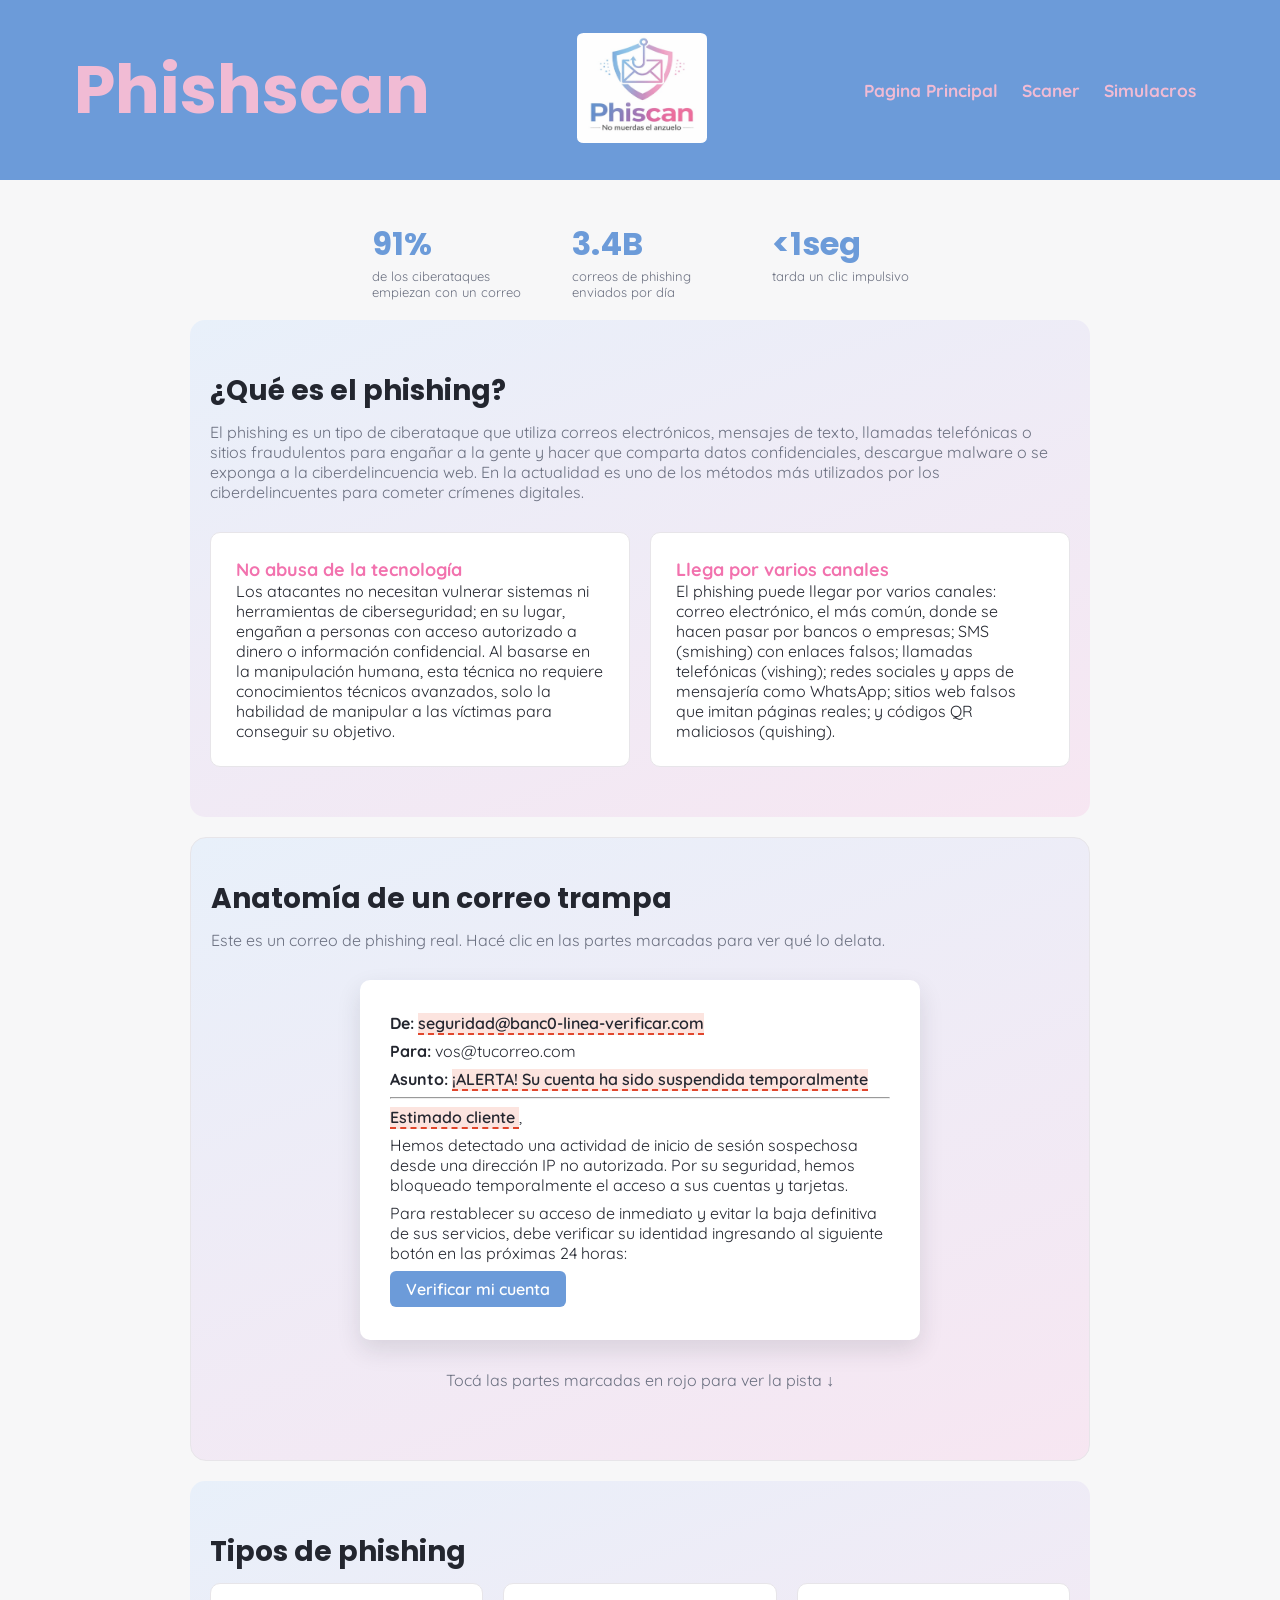
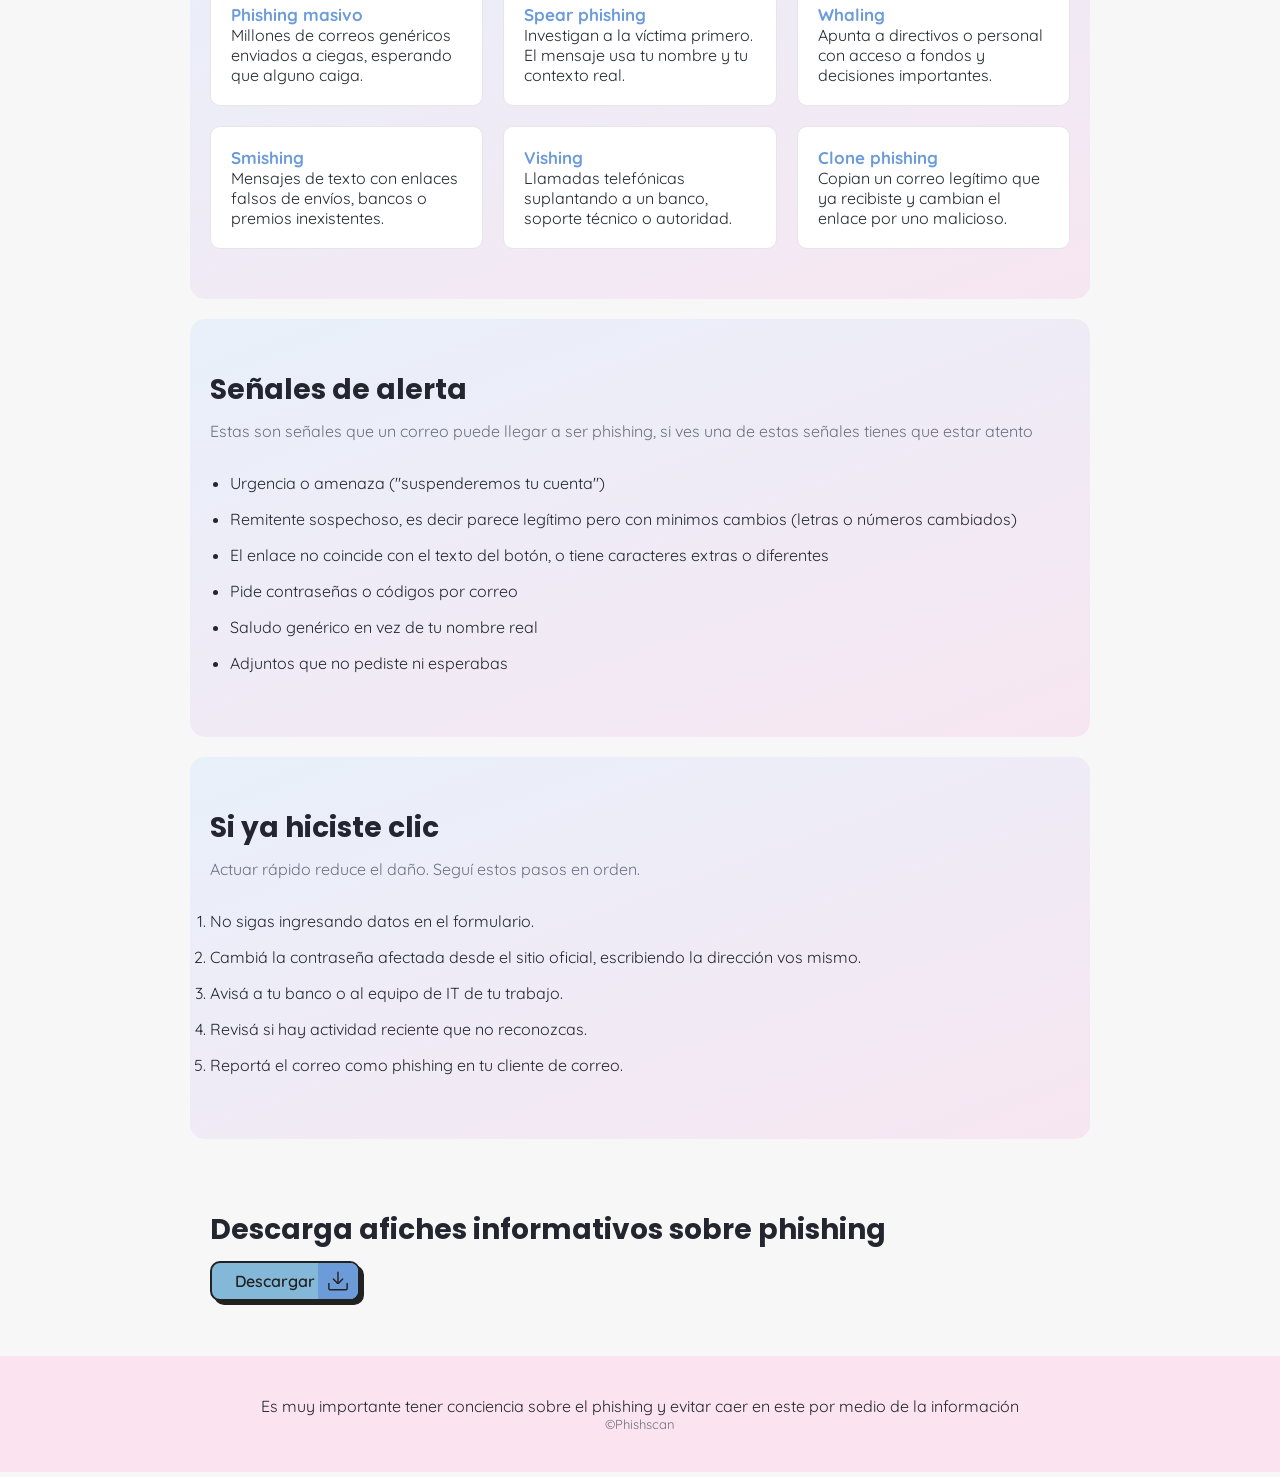
==== index.html @ 1be1cf64 "subir repo" ====
<!DOCTYPE html>
<html lang="es">

<head>
    <meta charset="UTF-8">
    <meta name="viewport" content="width=device-width, initial-scale=1.0">
    <link rel="icon" href="imagenes/logo.jpeg" type="image/jpeg">
    <title>Phishscan</title>

    <link rel="stylesheet" href="CSS/index.css">
</head>

<body>
    <header>
        <div>
            <h1>Phishscan</h1>
        </div>
        <div>
            <img id="logo_header" src="imagenes/logo.jpeg">
        </div>
        <div>
            <a href="index.html">Pagina Principal</a>
            <a href="HTML/scaner.html">Scaner</a>
            <a href="HTML/simulacros.html">Simulacros</a>
        </div>

    </header>

    <div class="conteEstadisticas">
        <div class="estadistica">
            <span class="numEstadistica">91%</span>
            <span class="textEstadistica">de los ciberataques empiezan con un correo</span>
        </div>

        <div class="estadistica">
            <span class="numEstadistica">3.4B</span>
            <span class="textEstadistica">correos de phishing enviados por día</span>
        </div>

        <div class="estadistica">
            <span class="numEstadistica">
                <1seg </span>
                    <span class="textEstadistica">tarda un clic impulsivo</span>
        </div>
    </div>

    <div class="seccion" id="quees">
        <h2>¿Qué es el phishing?</h2>
        <p>
            El phishing es un tipo de ciberataque que utiliza correos electrónicos, mensajes de texto, llamadas
            telefónicas o sitios fraudulentos para engañar a la gente y hacer que comparta datos confidenciales,
            descargue malware o se exponga a la ciberdelincuencia web. En la actualidad es uno de los métodos más
            utilizados por los ciberdelincuentes para cometer crímenes digitales.
        </p>

        <div class="contenedor-cajas">
            <div class="caja">
                <h3>No abusa de la tecnología</h3>
                <p>Los atacantes no necesitan vulnerar sistemas ni herramientas de ciberseguridad; en su lugar, engañan
                    a personas con acceso autorizado a dinero o información confidencial. Al basarse en la manipulación
                    humana, esta técnica no requiere conocimientos técnicos avanzados, solo la habilidad de manipular a
                    las víctimas para conseguir su objetivo.</p>
            </div>

            <div class="caja">
                <h3>Llega por varios canales</h3>
                <p>El phishing puede llegar por varios canales: correo electrónico, el más común, donde se hacen pasar
                    por bancos o empresas; SMS (smishing) con enlaces falsos; llamadas telefónicas (vishing); redes
                    sociales y apps de mensajería como WhatsApp; sitios web falsos que imitan páginas reales; y códigos
                    QR maliciosos (quishing).
                </p>
            </div>
        </div>
    </div>

    <div class="seccion" id="anatomia">
        <h2>Anatomía de un correo trampa</h2>
        <p>Este es un correo de phishing real. Hacé clic en las partes marcadas para ver qué lo delata.</p>

        <div class="tablero">
            <div class="correo">
                <p><strong>De:</strong> <span class="marca" data-numero="1"
                        onclick="mostrarPista(this)">seguridad@banc0-linea-verificar.com
                        <span class="tip">Dominio Falso podemos ver que el dominio del correo es muy básico, al igual
                            que la palabra banco esta mal escrita y tiene un 0 en vez de una "o", lo cual nos puede
                            indicar que es phishing</span>
                    </span></p>

                <p><strong>Para:</strong> vos@tucorreo.com</p>

                <p><strong>Asunto:</strong> <span class="marca" data-numero="2" onclick="mostrarPista(this)">¡ALERTA! Su
                        cuenta ha sido suspendida temporalmente
                        <span class="tip">Urgencia artificial. Te empuja a actuar rápido para que no verifiques nada
                            antes de hacer clic.</span>
                    </span></p>

                <hr>

                <p><span class="marca" data-numero="3" onclick="mostrarPista(this)">Estimado cliente
                        <span class="tip">Saludo genérico. Una empresa que ya tiene tus datos te llamaría por tu nombre
                            real.</span>
                    </span>,</p>

                <p>Hemos detectado una actividad de inicio de sesión sospechosa desde una dirección IP no autorizada.
                    Por su seguridad, hemos bloqueado temporalmente el acceso a sus cuentas y tarjetas.

                <p>
                <p> Para restablecer su acceso de inmediato y evitar la baja definitiva de sus servicios, debe verificar
                    su identidad ingresando al siguiente botón en las próximas 24 horas:</p>
                <span class="marca" data-numero="4" onclick="mostrarPista(this)">
                    <a href="#" class="boton-correo" onclick="return false;">Verificar mi cuenta</a>
                    <span class="tip">Enlace disfrazado. El botón parece oficial, pero la URL real apunta a otro
                        sitio.</span>
                </span></p>
            </div>
        </div>

        <p class="ayuda-tablero">Tocá las partes marcadas en rojo para ver la pista &darr;</p>
    </div>
    <div class="seccion" id="tipos">
        <h2>Tipos de phishing</h2>

        <div class="contenedor-tipos">
            <div class="tarjeta-tipo">
                <h3>Phishing masivo</h3>
                <p>Millones de correos genéricos enviados a ciegas, esperando que alguno caiga.</p>
            </div>

            <div class="tarjeta-tipo">
                <h3>Spear phishing</h3>
                <p>Investigan a la víctima primero. El mensaje usa tu nombre y tu contexto real.</p>
            </div>

            <div class="tarjeta-tipo">
                <h3>Whaling</h3>
                <p>Apunta a directivos o personal con acceso a fondos y decisiones importantes.</p>
            </div>

            <div class="tarjeta-tipo">
                <h3>Smishing</h3>
                <p>Mensajes de texto con enlaces falsos de envíos, bancos o premios inexistentes.</p>
            </div>

            <div class="tarjeta-tipo">
                <h3>Vishing</h3>
                <p>Llamadas telefónicas suplantando a un banco, soporte técnico o autoridad.</p>
            </div>

            <div class="tarjeta-tipo">
                <h3>Clone phishing</h3>
                <p>Copian un correo legítimo que ya recibiste y cambian el enlace por uno malicioso.</p>
            </div>
        </div>
    </div>

    <div class="seccion" id="señales">
        <h2>Señales de alerta</h2>
        <p>Estas son señales que un correo puede llegar a ser phishing, si ves una de estas señales tienes que estar atento</p>

        <ul class="lista-senales">
            <li>Urgencia o amenaza ("suspenderemos tu cuenta")</li>
            <li>Remitente sospechoso, es decir parece legítimo pero con minimos cambios (letras o números cambiados)</li>
            <li>El enlace no coincide con el texto del botón, o tiene caracteres extras o diferentes</li>
            <li>Pide contraseñas o códigos por correo</li>
            <li>Saludo genérico en vez de tu nombre real</li>
            <li>Adjuntos que no pediste ni esperabas</li>
        </ul>
    </div>

    <div class="seccion" id="respuesta">
        <h2>Si ya hiciste clic</h2>
        <p>Actuar rápido reduce el daño. Seguí estos pasos en orden.</p>

        <ol class="lista-pasos">
            <li>No sigas ingresando datos en el formulario.</li>
            <li>Cambiá la contraseña afectada desde el sitio oficial, escribiendo la dirección vos mismo.</li>
            <li>Avisá a tu banco o al equipo de IT de tu trabajo.</li>
            <li>Revisá si hay actividad reciente que no reconozcas.</li>
            <li>Reportá el correo como phishing en tu cliente de correo.</li>
        </ol>
    </div>
    <div class="seccion" id="afiches">
        <h3 id="tituloBtn">Descarga afiches informativos sobre phishing</h3>
        <a href="./Afiches/Afiches.pdf" download="afiche-phishing.pdf" class="button">

            <span class="button__text">Descargar</span>

            <span class="button__icon">
                <svg class="svg" viewBox="0 0 35 35" xmlns="http://www.w3.org/2000/svg">
                    <path
                        d="M17.5,22.131a1.249,1.249,0,0,1-1.25-1.25V2.187a1.25,1.25,0,0,1,2.5,0V20.881A1.25,1.25,0,0,1,17.5,22.131Z" />
                    <path
                        d="M17.5,22.693a3.189,3.189,0,0,1-2.262-.936L8.487,15.006a1.249,1.249,0,0,1,1.767-1.767l6.751,6.751a.7.7,0,0,0,.99,0l6.751-6.751a1.25,1.25,0,0,1,1.768,1.767l-6.752,6.751A3.191,3.191,0,0,1,17.5,22.693Z" />
                    <path
                        d="M31.436,34.063H3.564A3.318,3.318,0,0,1,.25,30.749V22.011a1.25,1.25,0,0,1,2.5,0v8.738a.815.815,0,0,0,.814.814H31.436a.815.815,0,0,0,.814-.814V22.011a1.25,1.25,0,1,1,2.5,0v8.738A3.318,3.318,0,0,1,31.436,34.063Z" />
                </svg>
            </span>
        </a>
    </div>

    <footer class="pie">
        <p>Es muy importante tener conciencia sobre el phishing y evitar caer en este por medio de la información
        </p>
        <p id="copywright">©Phishscan</p>
    </footer>

    <script src="js/script.js"></script>
</body>

</html>
---- CSS/index.css ----
@import url('https://fonts.googleapis.com/css2?family=Story+Script&display=swap');
    @import url('https://fonts.googleapis.com/css2?family=Rouge+Script&display=swap');
    @import url('https://fonts.googleapis.com/css2?family=Quicksand:wght@300..700&family=Rouge+Script&display=swap');
    @import url('https://fonts.googleapis.com/css2?family=Playfair+Display:ital,wght@0,400..900;1,400..900&display=swap');
    @import url('https://fonts.googleapis.com/css2?family=Poppins:wght@400;600;700&family=Quicksand:wght@400;500;600&display=swap');

* {
    box-sizing: border-box;
    margin: 0;
    padding: 0;
}

header {
    width: 100%;
    height: 20vh;
    background-color: #6c9bd9;
    display: flex;
    justify-content: space-around;
    align-items: center;
}

header img {
    width: 130px;
    height: 110px;
    border-radius: 5%;
}

header h1 {
    font-size: 50pt;
    font-family: "Poppins", sans-serif;
    ;
    color: #f1bbd4;
}

header a {
    text-decoration: none;
    color: #f1bbd4;
    font-family: "Quicksand", sans-serif;
    margin: 10px;
    font-weight: bold;
    font-size: 13pt;
}

header a:hover {
    color: #f272ae;
}

body {
    margin: 0;
    padding: 0;
    font-family: "Quicksand", sans-serif;
    background-color: #F7F7F8;
    color: #23262F;
}

.conteEstadisticas {
    display: flex;
    justify-content: center;
    gap: 40px;
    flex-wrap: wrap;
    margin-top: 40px;
}

.estadistica {
    display: flex;
    flex-direction: column;
    max-width: 160px;
}

.numEstadistica {
    font-family: "Poppins", sans-serif;
    font-size: 32px;
    font-weight: 700;
    color: #6C9BD9;
}

.textEstadistica {
    font-size: 13px;
    color: #6B7080;
}

#quees {
    background: linear-gradient(160deg, #E8F0FA, #FBE3EF 130%);
    margin: 20px auto;
    border-radius: 15px;
}

.seccion {
    max-width: 900px;
    margin: 0 auto;
    padding: 50px 20px;
}

.seccion h2 {
    font-family: "Poppins", sans-serif;
    font-size: 28px;
    color: #23262F;
    margin-bottom: 10px;
}

.seccion>p {
    color: #6B7080;
    font-size: 16px;
    margin-bottom: 30px;
}

.contenedor-cajas {
    display: flex;
    gap: 20px;
    flex-wrap: wrap;
}

.caja {
    flex: 1;
    min-width: 250px;
    background-color: #FFFFFF;
    border: 1px solid #E7E5E9;
    border-radius: 10px;
    padding: 25px;
}

.caja h3 {
    color: #F272AE;
    font-size: 18px;
    margin-top: 0;
}

#anatomia {
    background: linear-gradient(160deg, #E8F0FA, #FBE3EF 130%);
    border: 1px solid #E7E5E9;
    border-radius: 16px;
    padding: 40px 20px;
}

.correo {
    position: relative;
    background-color: #FFFFFF;
    border-radius: 10px;
    padding: 25px 30px;
    max-width: 560px;
    margin: 0 auto;
    box-shadow: 0 10px 25px rgba(35, 38, 47, 0.12);
}

.correo p {
    margin: 8px 0;
}

.boton-correo {
    display: inline-block;
    background-color: #6C9BD9;
    color: #FFFFFF;
    text-decoration: none;
    padding: 8px 16px;
    border-radius: 6px;
    font-weight: 600;
}


.marca {
    position: relative;
    background-color: #FCE4DF;
    border-bottom: 2px dashed #E1462C;
    cursor: pointer;
    font-weight: 600;
}

.tip {
    display: none;
    position: absolute;
    top: 100%;
    left: 0;
    margin-top: 10px;
    width: 240px;
    background-color: #f2accd;
    color: #f5f5f5;
    font-size: 13px;
    font-weight: normal;
    line-height: 1.4;
    padding: 12px 14px;
    border-radius: 8px;
    border: 1px solid #f272ae;
    z-index: 5;
}

.marca.activa .tip {
    display: block;
}

.ayuda-tablero {
    text-align: center;
    font-size: 13px;
    color: #6B7080;
    margin-top: 30px;
    margin-bottom: 0;
}

#señales {
    background: linear-gradient(160deg, #E8F0FA, #FBE3EF 130%);
    margin: 20px auto;
    border-radius: 15px;
}

.lista-senales {
    padding-left: 20px;
    margin-top: 20px;
}

li {
    padding-left: px;
}

#tipos {
    background: linear-gradient(160deg, #E8F0FA, #FBE3EF 130%);
    margin: 20px auto;
    border-radius: 15px;
}

.contenedor-tipos {
    display: flex;
    flex-wrap: wrap;
    gap: 20px;
}

#respuesta {
    background: linear-gradient(160deg, #E8F0FA, #FBE3EF 130%);
    margin: 20px auto;
    border-radius: 15px;
}

.tarjeta-tipo {
    flex: 1;
    min-width: 220px;
    background-color: #FFFFFF;
    border: 1px solid #E7E5E9;
    border-radius: 10px;
    padding: 20px;
}

.tarjeta-tipo h3 {
    color: #6C9BD9;
    font-size: 17px;
    margin-top: 0;
}

/* Listas */
.lista-senales li,
.lista-pasos li {
    font-size: 16px;
    margin-bottom: 12px;
    line-height: 1.5;
}

#tituloBtn{
    margin-bottom: 30px;
    font-family: "Poppins", sans-serif;
    font-size: 28px;
    color: #23262F;
    margin-bottom: 10px;
}

/* From Uiverse.io by andrew-demchenk0 */ 
/* From Uiverse.io by andrew-demchenk0 */
.button {
  --main-focus: #2d8cf0;
  --font-color: #222;
  --bg-color-sub: #6c9bd9;
  --bg-color: #84b8d9;
  --main-color: #222;

  position: relative;
  width: 150px;
  height: 40px;
  cursor: pointer;

  display: inline-flex;
  align-items: center;
  justify-content: flex-start;

  border: 2px solid var(--main-color);
  box-shadow: 4px 4px var(--main-color);
  background-color: var(--bg-color);
  border-radius: 10px;
  overflow: hidden;

  text-decoration: none;   /* NUEVO */
  color: inherit;          /* NUEVO */
}

.button,
.button__icon,
.button__text {
  transition: all 0.3s;
}

.button .button__text {
  width: 100%;
  text-align: center;
  color: var(--font-color);
  font-weight: 600;
  transform: translateX(-10px);
}

.button .button__icon {
  position: absolute;
  right: 0;                /* CAMBIADO */
  top: 0;                  /* NUEVO */
  width: 40px;
  height: 100%;
  background-color: var(--bg-color-sub);
  display: flex;
  align-items: center;
  justify-content: center;
}

.button .svg {
  width: 20px;
  fill: var(--main-color);
}

.button:hover {
  background: var(--bg-color);
}

.button:hover .button__text {
  color: transparent;
}

.button:hover .button__icon {
  width: 100%;
}

.button:hover .svg {
  transform: scale(1.2);
}

.button:active {
  transform: translate(3px, 3px);
  box-shadow: 0 0 var(--main-color);
}
/* Footer */
.pie {
    background-color: #FBE3EF;
    text-align: center;
    padding: 40px 20px;
    color: #23262F;
    margin: 5px 0;
}


#copywright {
    font-size: 13px;
    color: #6B7080;
}

/* Tablet */
@media screen and (max-width: 768px) {

    .contenedor-cajas,
    .contenedor-tipos {
        flex-direction: column;
    }
}

/* Mobile */
@media screen and (max-width: 480px) {
    header h1 {
        font-size: 28px;
    }

    .seccion h2 {
        font-size: 22px;
    }

    .correo {
        padding: 20px;
    }
}
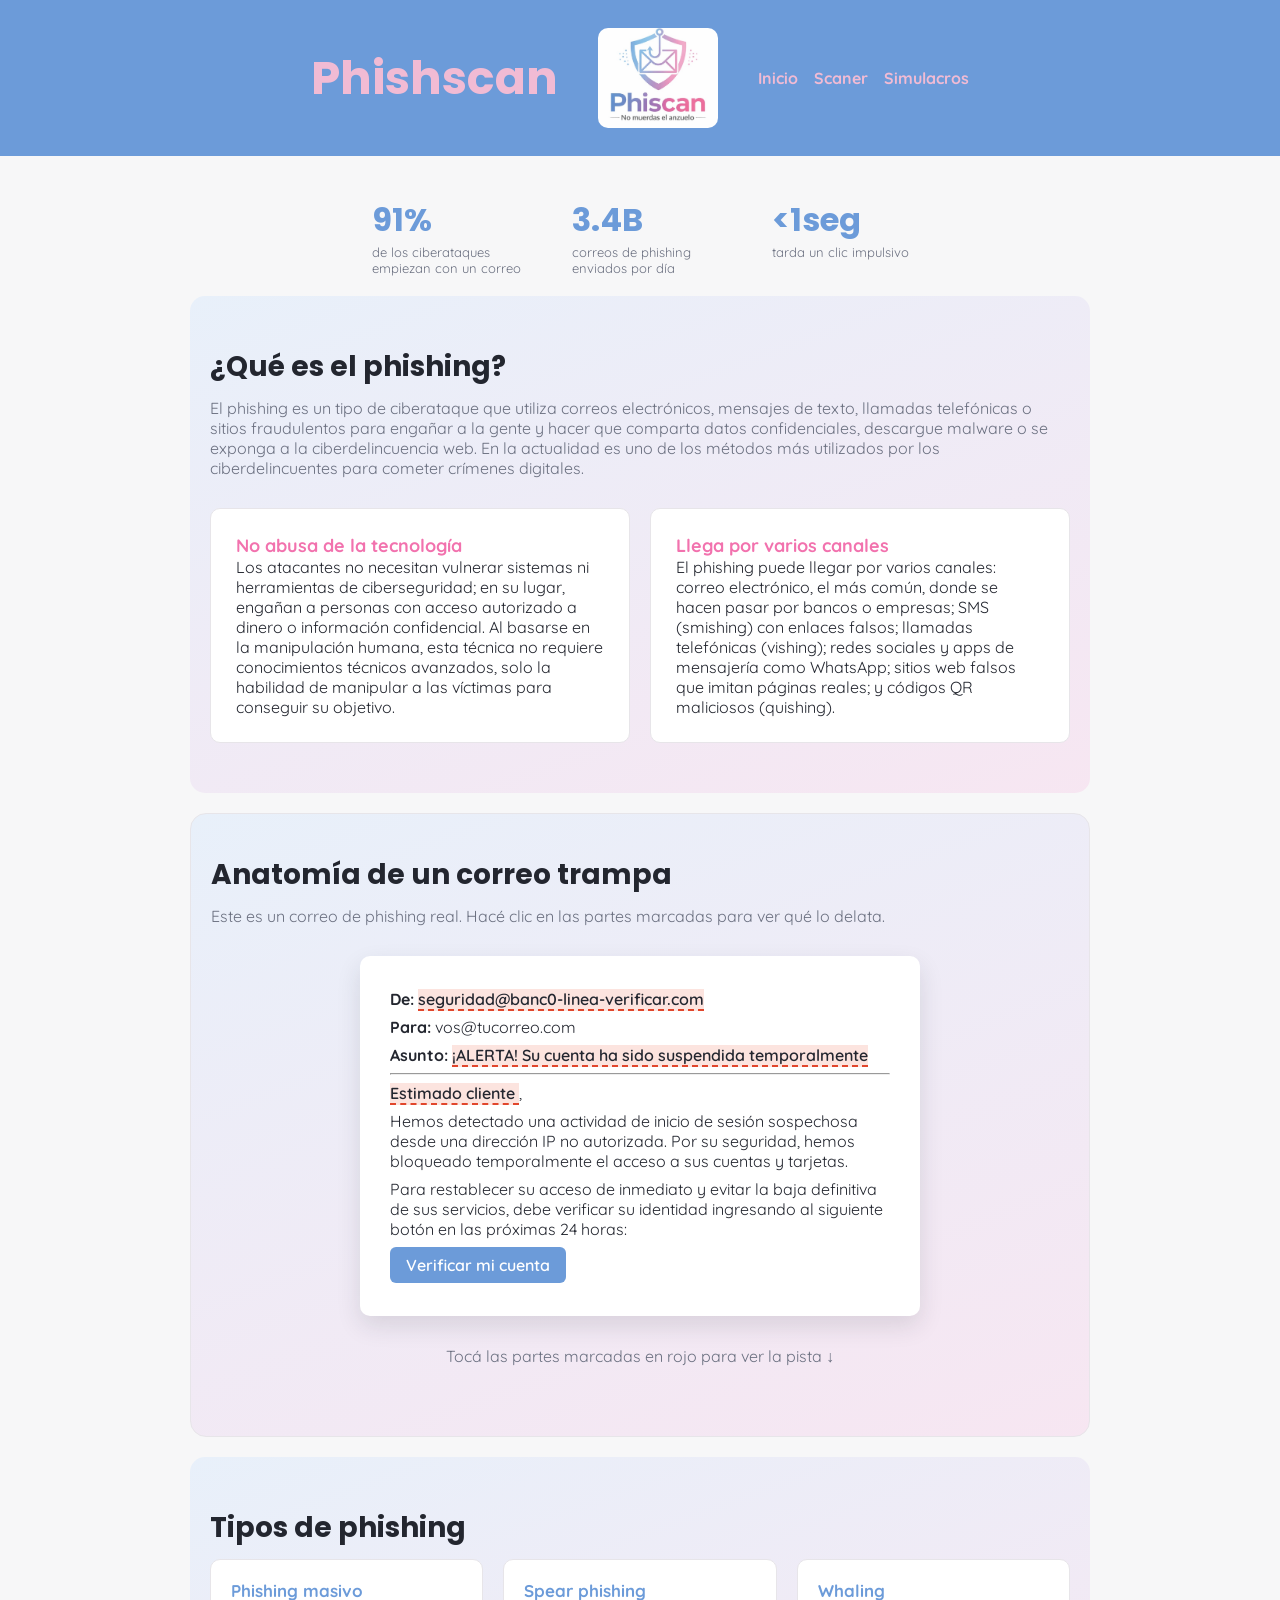
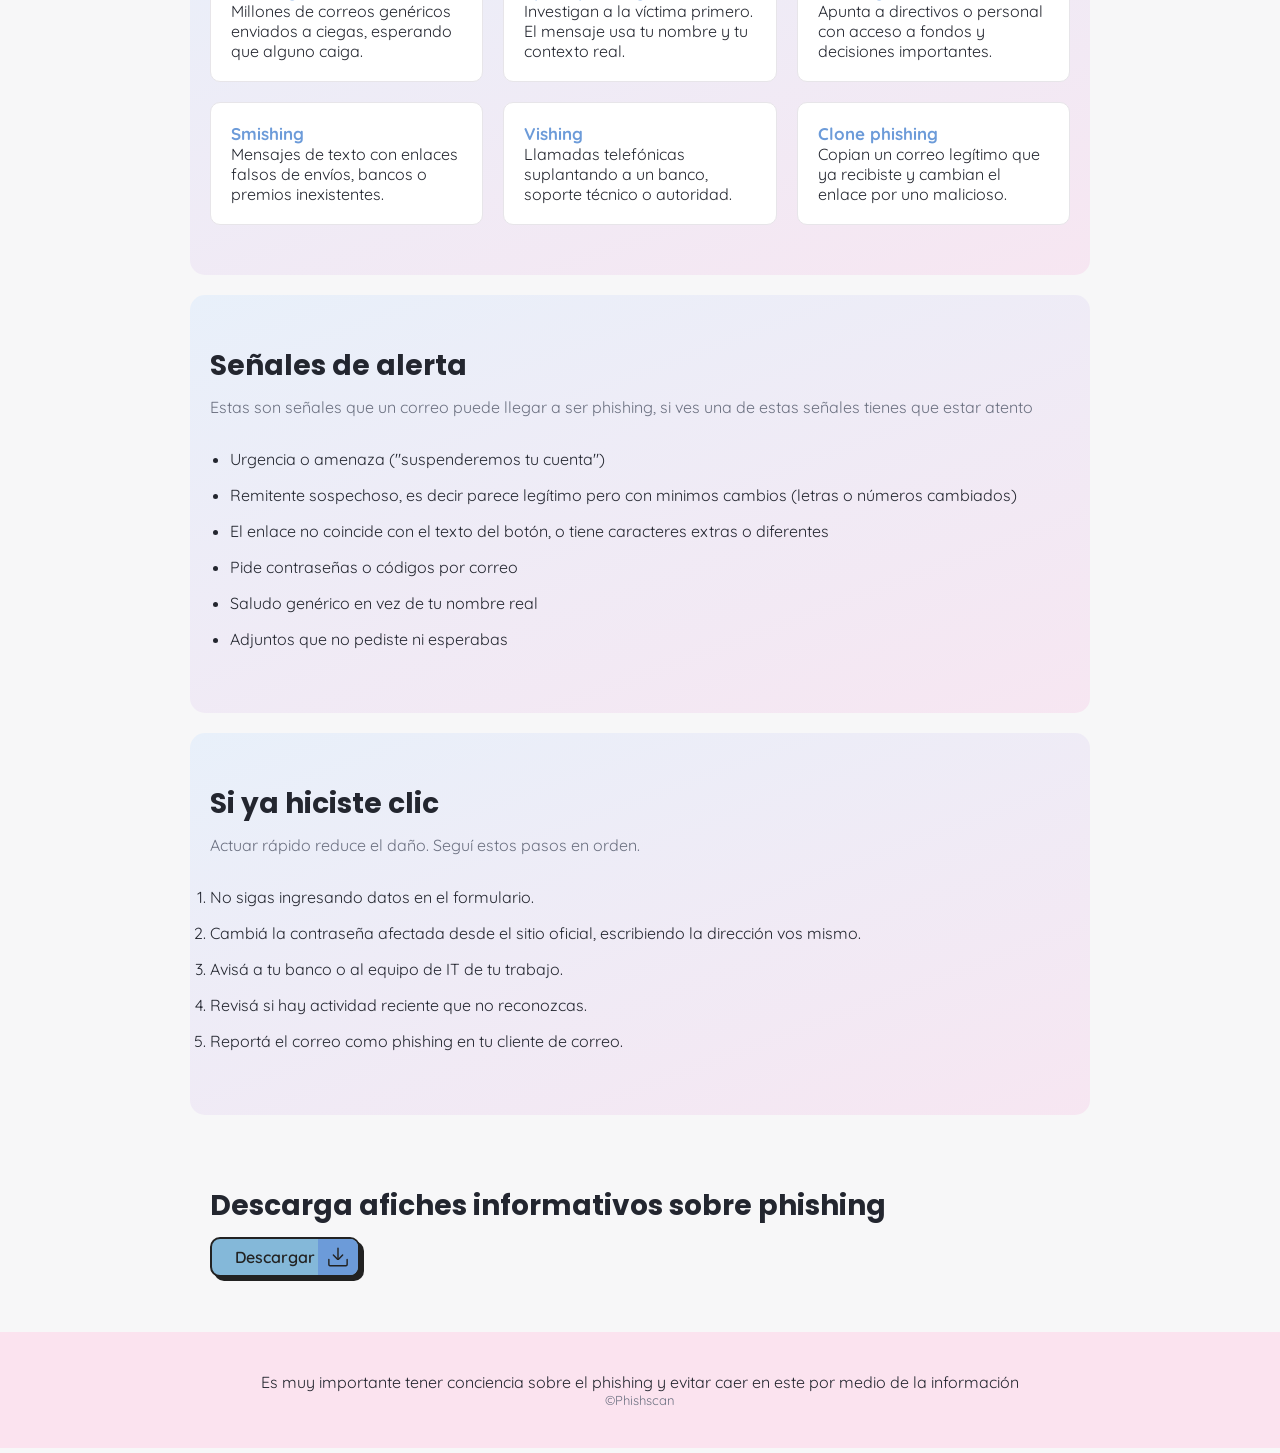
==== commit 7d5f2629: "responisve" ====
--- a/index.html
+++ b/index.html
@@ -19,7 +19,7 @@
             <img id="logo_header" src="imagenes/logo.jpeg">
         </div>
         <div>
-            <a href="index.html">Pagina Principal</a>
+            <a href="index.html">Inicio</a>
             <a href="HTML/scaner.html">Scaner</a>
             <a href="HTML/simulacros.html">Simulacros</a>
         </div>
--- a/CSS/index.css
+++ b/CSS/index.css
@@ -10,39 +10,104 @@
     padding: 0;
 }
 
+html {
+    overflow-x: hidden;
+}
+
 header {
     width: 100%;
-    height: 20vh;
     background-color: #6c9bd9;
     display: flex;
-    justify-content: space-around;
+    flex-wrap: wrap;
+    justify-content: center;
     align-items: center;
+    gap: 10px 28px;
+    padding: 18px 20px;
+    text-align: center;
+}
+
+header > div {
+    display: flex;
+    align-items: center;
+    justify-content: center;
+}
+
+header > div:last-child {
+    flex-wrap: wrap;
+    gap: 6px 16px;
 }
 
 header img {
-    width: 130px;
-    height: 110px;
-    border-radius: 5%;
+    width: 90px;
+    height: 76px;
+    border-radius: 10px;
+    object-fit: cover;
 }
 
 header h1 {
-    font-size: 50pt;
+    font-size: 34px;
     font-family: "Poppins", sans-serif;
-    ;
     color: #f1bbd4;
+    margin: 0;
 }
 
 header a {
     text-decoration: none;
     color: #f1bbd4;
     font-family: "Quicksand", sans-serif;
-    margin: 10px;
+    margin: 0;
     font-weight: bold;
-    font-size: 13pt;
+    font-size: 14px;
+    white-space: nowrap;
 }
 
 header a:hover {
     color: #f272ae;
+}
+
+@media screen and (min-width: 900px) {
+    header {
+        padding: 28px 40px;
+        gap: 16px 40px;
+    }
+
+    header img {
+        width: 120px;
+        height: 100px;
+    }
+
+    header h1 {
+        font-size: 46px;
+    }
+
+    header a {
+        font-size: 16px;
+    }
+}
+
+@media screen and (max-width: 600px) {
+    header {
+        flex-direction: column;
+        padding: 20px 16px;
+        gap: 12px;
+    }
+
+    header img {
+        width: 72px;
+        height: 62px;
+    }
+
+    header h1 {
+        font-size: 26px;
+    }
+
+    header > div:last-child {
+        gap: 6px 12px;
+    }
+
+    header a {
+        font-size: 13px;
+    }
 }
 
 body {
@@ -86,6 +151,7 @@
 }
 
 .seccion {
+    width: calc(100% - 32px);
     max-width: 900px;
     margin: 0 auto;
     padding: 50px 20px;
@@ -364,10 +430,6 @@
 
 /* Mobile */
 @media screen and (max-width: 480px) {
-    header h1 {
-        font-size: 28px;
-    }
-
     .seccion h2 {
         font-size: 22px;
     }
@@ -375,4 +437,16 @@
     .correo {
         padding: 20px;
     }
+
+    .conteEstadisticas {
+        gap: 24px;
+    }
+
+    .estadistica {
+        max-width: 130px;
+    }
+
+    .numEstadistica {
+        font-size: 26px;
+    }
 }
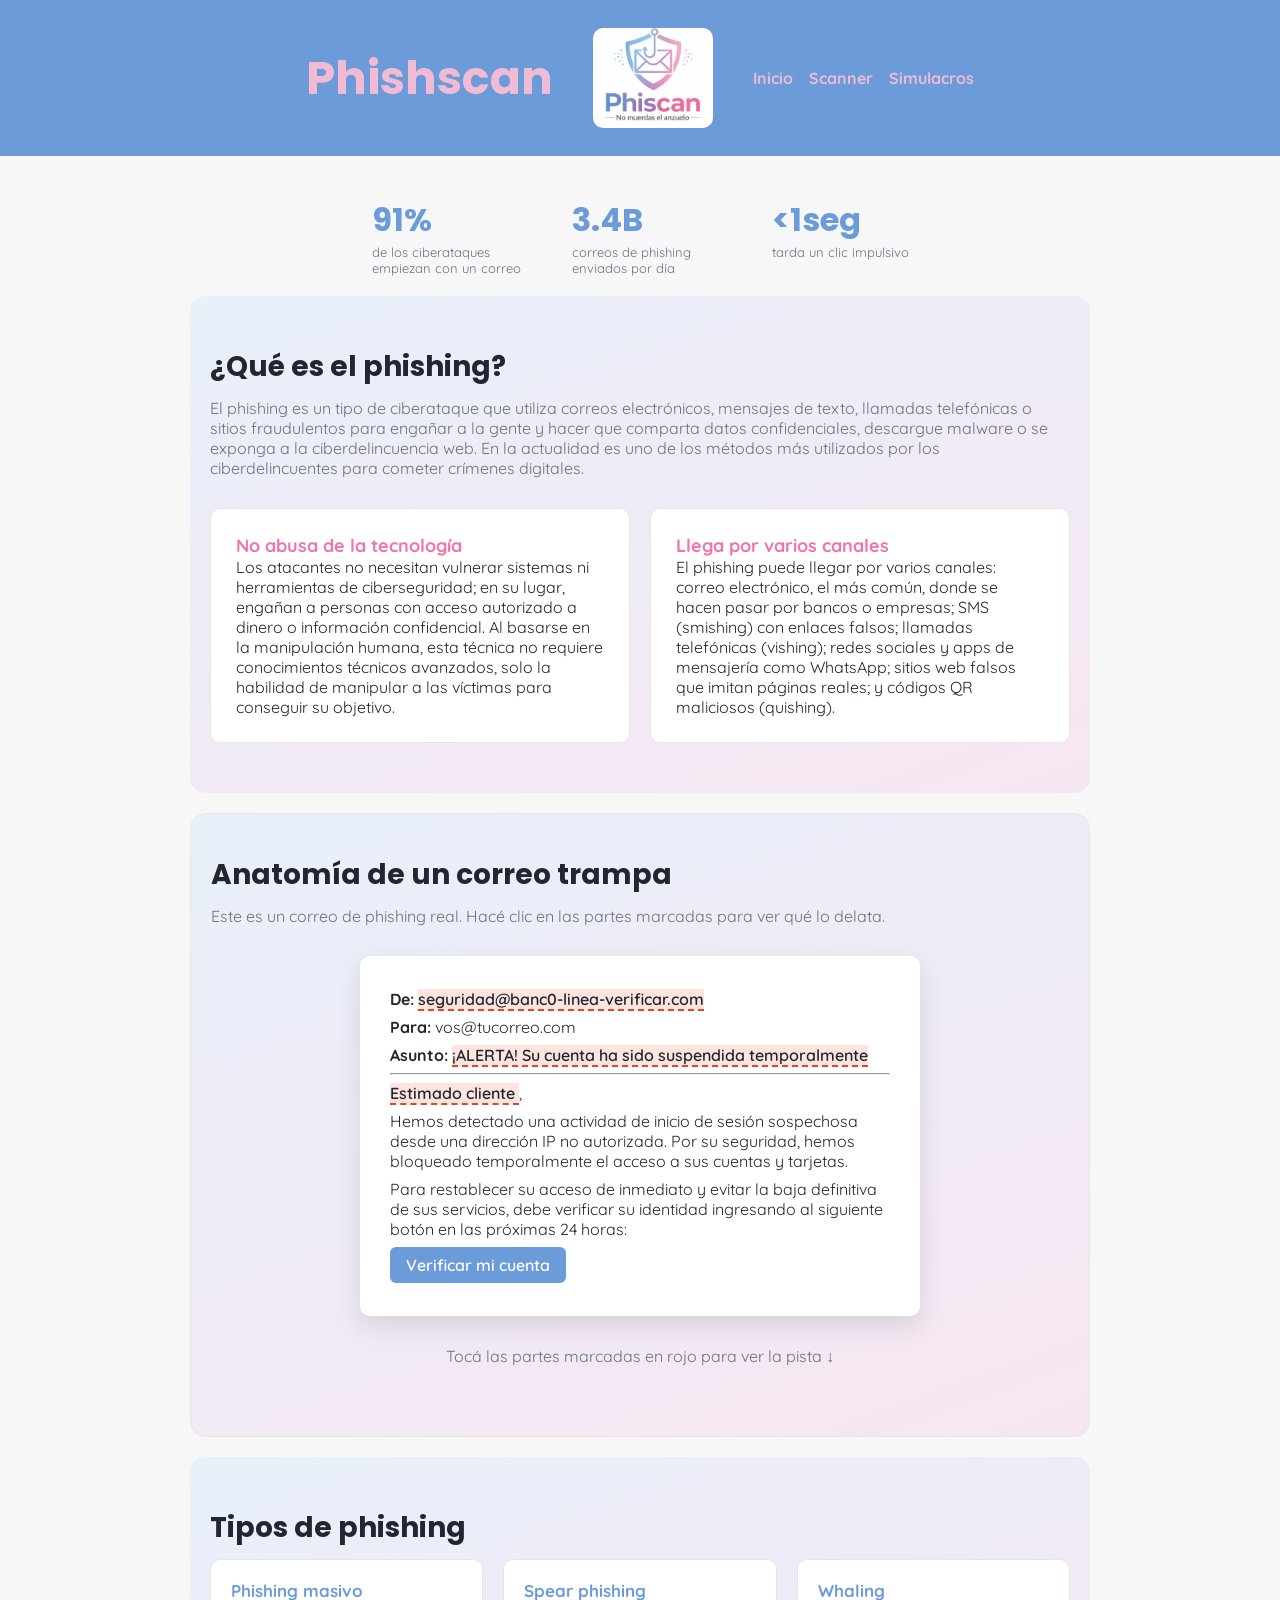
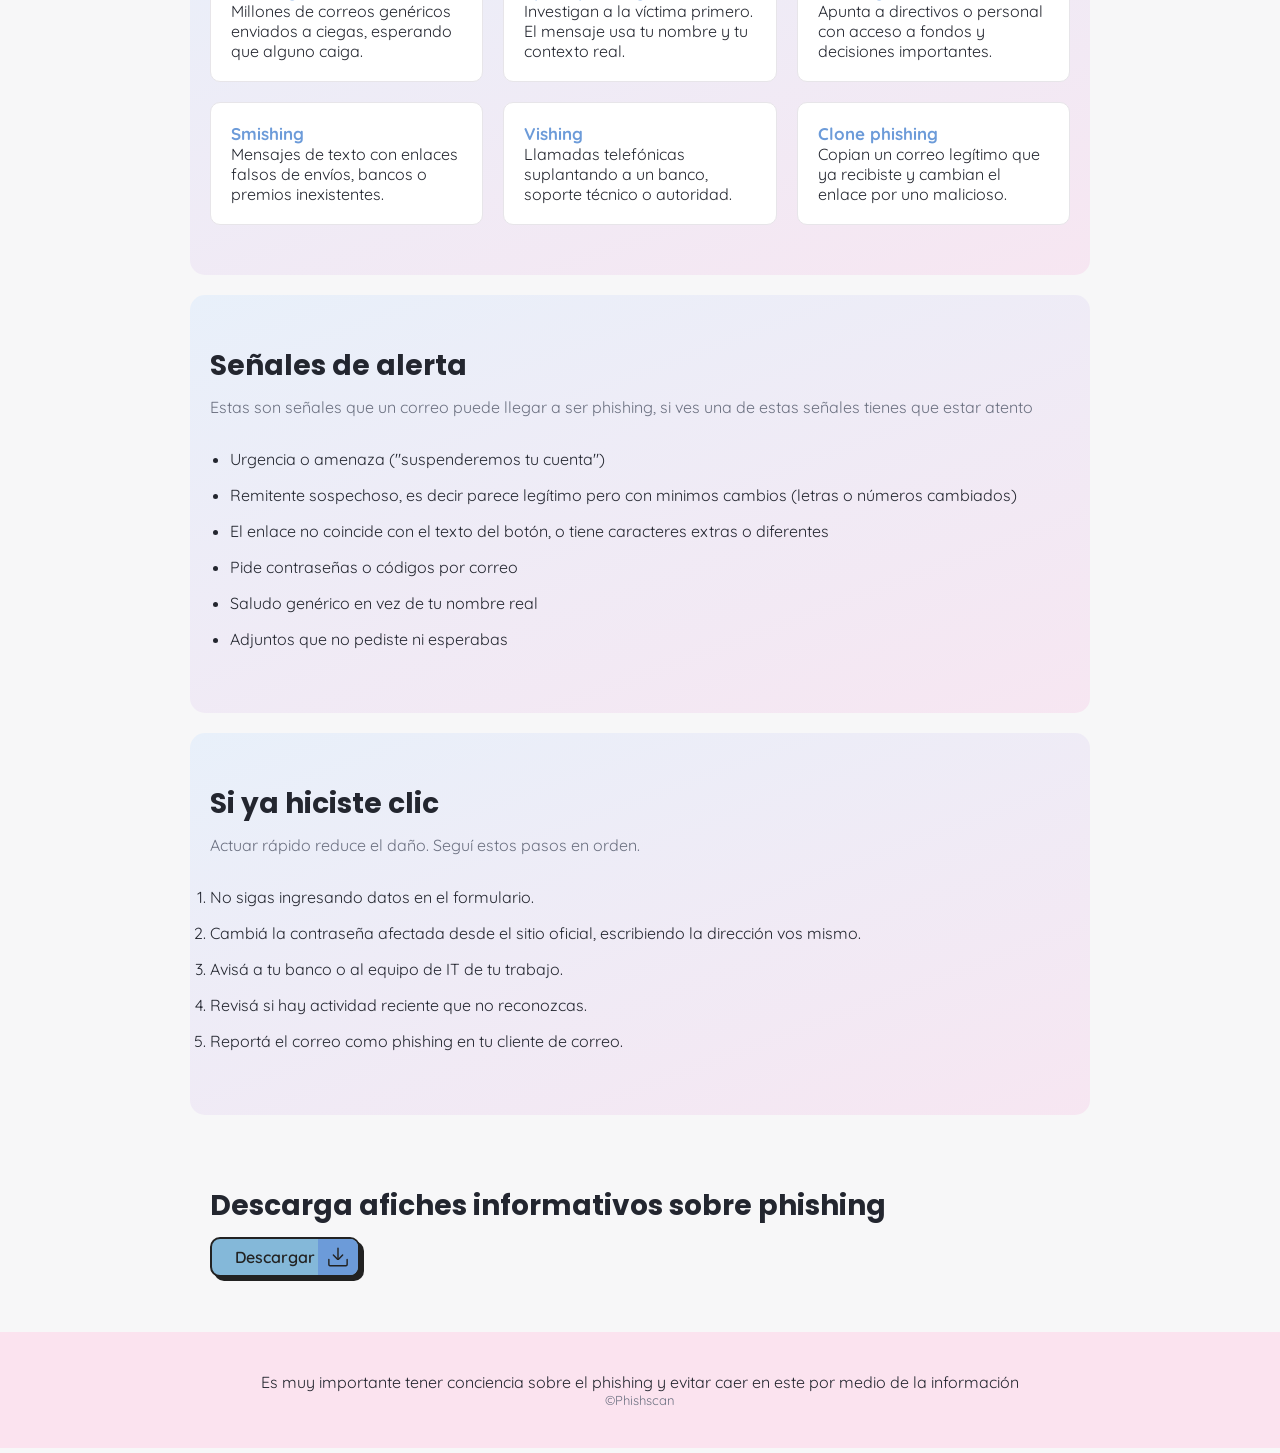
==== commit 02e40e8d: "correccion scanner" ====
--- a/index.html
+++ b/index.html
@@ -20,7 +20,7 @@
         </div>
         <div>
             <a href="index.html">Inicio</a>
-            <a href="HTML/scaner.html">Scaner</a>
+            <a href="HTML/scaner.html">Scanner</a>
             <a href="HTML/simulacros.html">Simulacros</a>
         </div>
 
--- a/CSS/index.css
+++ b/CSS/index.css
@@ -421,7 +421,6 @@
 
 /* Tablet */
 @media screen and (max-width: 768px) {
-
     .contenedor-cajas,
     .contenedor-tipos {
         flex-direction: column;
@@ -433,19 +432,15 @@
     .seccion h2 {
         font-size: 22px;
     }
-
     .correo {
         padding: 20px;
     }
-
     .conteEstadisticas {
         gap: 24px;
     }
-
     .estadistica {
         max-width: 130px;
     }
-
     .numEstadistica {
         font-size: 26px;
     }
